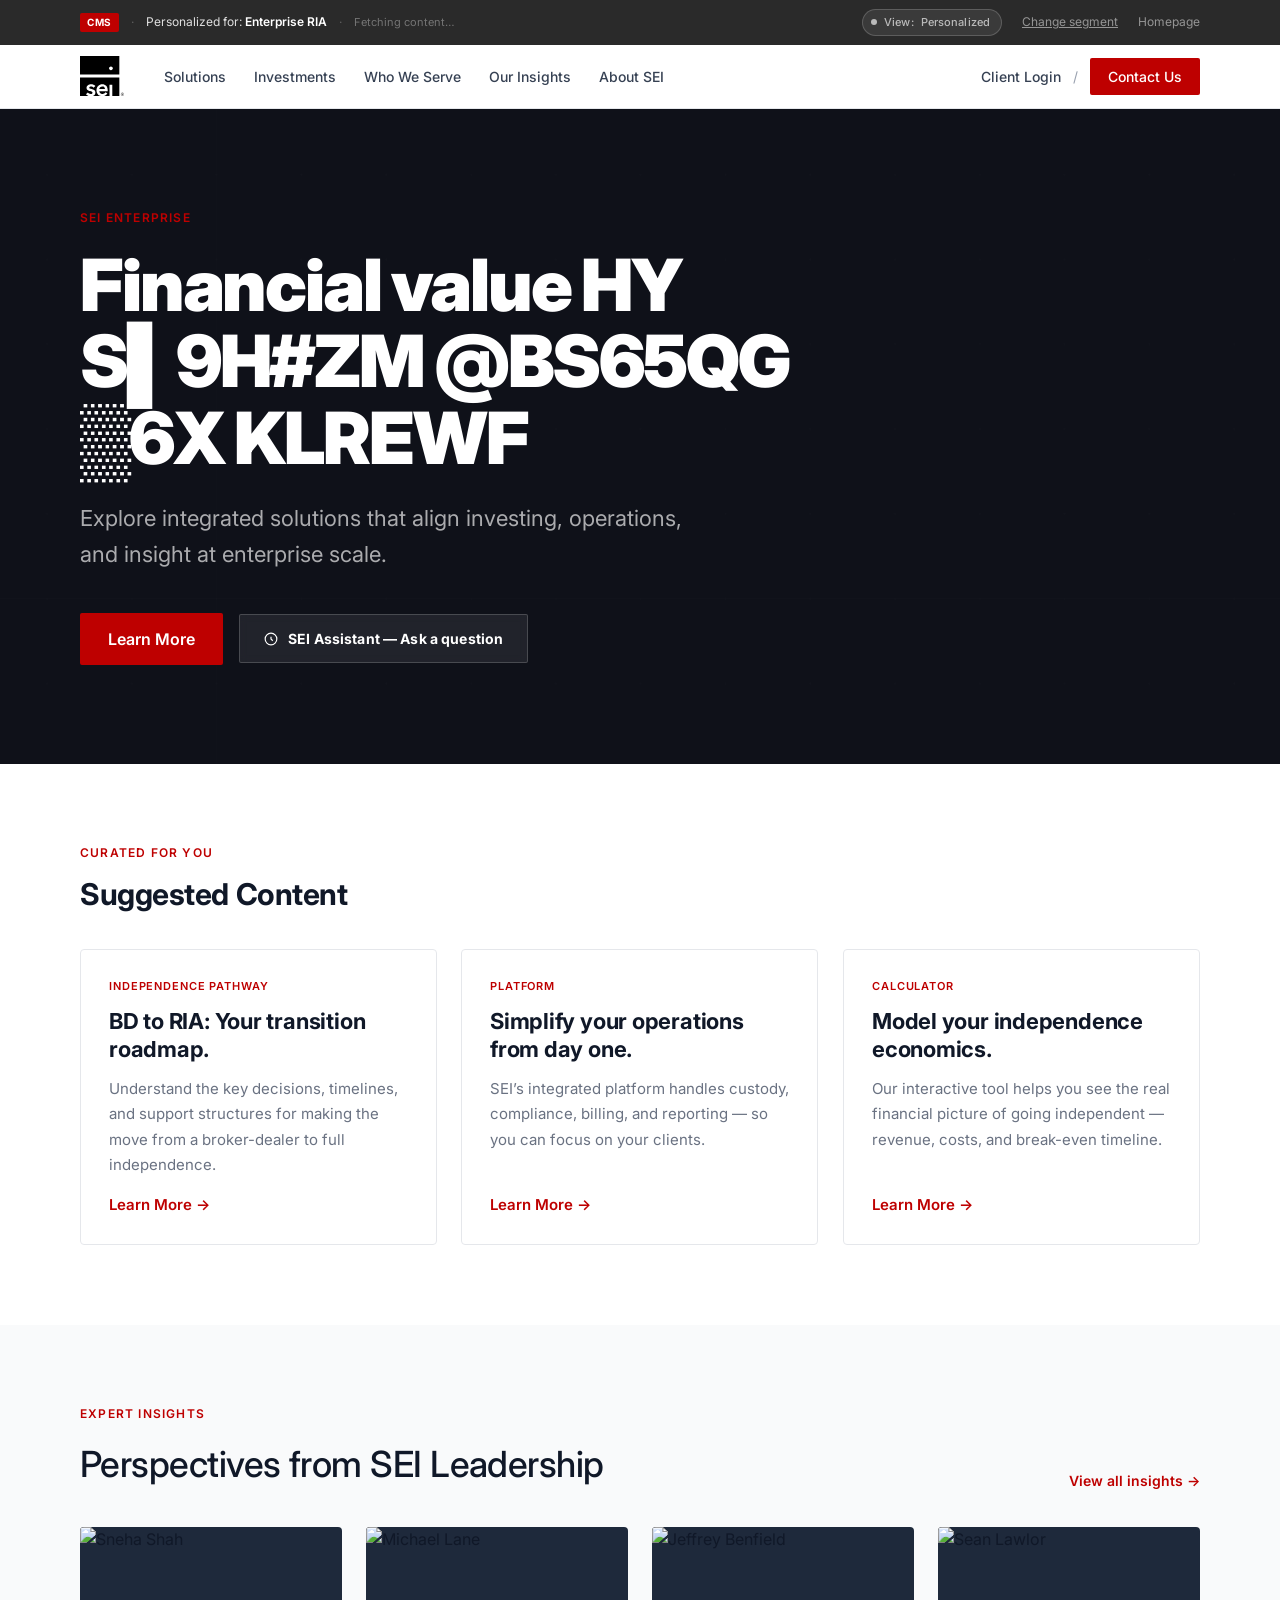
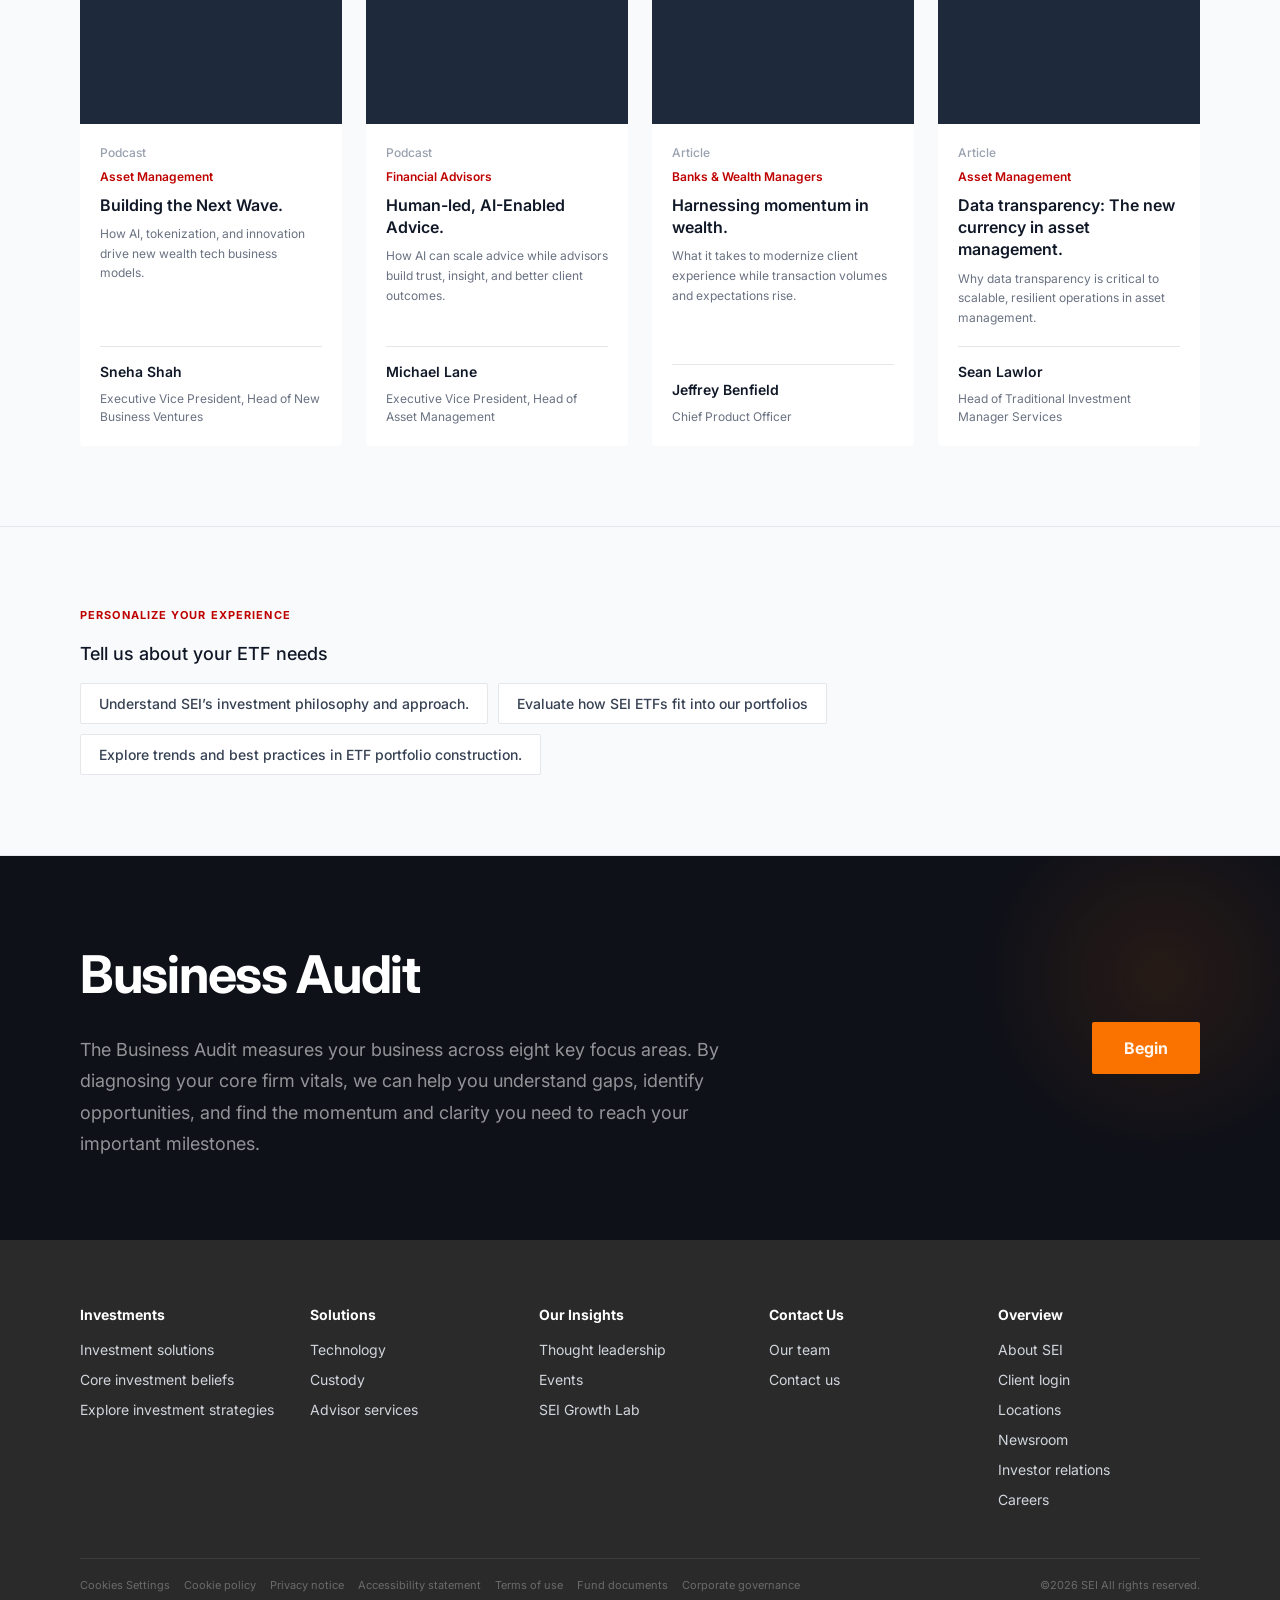
==== sei-enterprise-ria/index.html @ 807064b4 "Add all files" ====
<!DOCTYPE html>
<html lang="en">
<head>
  <meta charset="UTF-8">
  <meta name="viewport" content="width=device-width, initial-scale=1.0">
  <title>SEI | Enterprise RIA — Your Personalized Experience</title>
  <link rel="preconnect" href="https://fonts.googleapis.com">
  <link rel="preconnect" href="https://fonts.gstatic.com" crossorigin>
  <link href="https://fonts.googleapis.com/css2?family=Inter:wght@400;500;600;700;900&display=swap" rel="stylesheet">
  <link rel="stylesheet" href="/css/styles.css">
</head>
<body data-page="personalized" data-segment="enterprise-ria">

  <!-- CMS Demo Bar -->
  <div id="cms-bar" class="cms-bar hidden">
    <div class="cms-bar-inner">
      <span class="cms-badge">CMS</span>
      <span class="cms-dot">·</span>
      <span>Personalized for: <span class="cms-segment-label" data-cms-segment>Enterprise RIA</span></span>
      <span class="cms-dot">·</span>
      <span class="cms-fetch">Fetching content…</span>
      <div class="cms-bar-actions">
        <button class="ba-toggle" data-ba-toggle><span class="ba-dot"></span>View: <span class="ba-state">Personalized</span></button>
        <a href="#" class="cms-change" data-reset-segment>Change segment</a>
        <a href="index.html">Homepage</a>
      </div>
    </div>
  </div>

  <!-- Navigation -->
  <nav class="nav">
    <div class="nav-inner">
      <a href="index.html" class="nav-logo"><img src="/assets/logo.svg" alt="SEI"></a>
      <div class="nav-links">
        <a href="#">Solutions</a>
        <a href="#">Investments</a>
        <a href="#">Who We Serve</a>
        <a href="#">Our Insights</a>
        <a href="#">About SEI</a>
      </div>
      <div class="nav-utility">
        <a href="#" class="nav-login">Client Login</a>
        <span class="nav-sep">/</span>
        <a href="#" class="nav-contact">Contact Us</a>
      </div>
    </div>
  </nav>

  <!-- Hero — RIA Personalized -->
  <section class="hero-personalized section" style="padding: 0;">
    <div class="hero-bg-pattern"></div>
    <div class="hero-glow"></div>
    <div class="hero-content" style="padding: 100px 40px;">
      <div class="hero-eyebrow">SEI Enterprise</div>
      <h1 class="hero-headline" data-cms="hero.headline" data-personalized="Financial value is created between the lines." data-generic="Grow your practice with confidence.">Financial value is created between the lines.</h1>
      <p class="hero-subheadline" data-cms="hero.subheadline" data-personalized="Explore integrated solutions that align investing, operations, and insight at enterprise scale." data-generic="Explore integrated solutions designed for financial advisors at every stage.">Explore integrated solutions that align investing, operations, and insight at enterprise scale.</p>
      <div style="display: flex; align-items: center; gap: 16px; flex-wrap: wrap;">
        <a href="#" class="hero-cta-primary" data-cms="hero.cta">Learn More</a>
        <a href="#" class="hero-cta">
          <svg width="14" height="14" viewBox="0 0 24 24" fill="none" stroke="currentColor" stroke-width="2"><circle cx="12" cy="12" r="10"/><path d="M12 8v4l3 3"/></svg>
          SEI Assistant &mdash; Ask a question
        </a>
      </div>
    </div>
  </section>

  <!-- Suggested Content -->
  <section class="suggested section sei-reveal">
    <div class="container">
      <div class="suggested-eyebrow">Curated for You</div>
      <div class="suggested-label">Suggested Content</div>
      <div class="suggested-grid">
        <div class="suggested-card stagger-child">
          <div class="suggested-tag">Independence Pathway</div>
          <div class="suggested-headline">BD to RIA: Your transition roadmap.</div>
          <p class="suggested-body">Understand the key decisions, timelines, and support structures for making the move from a broker-dealer to full independence.</p>
          <a href="#" class="suggested-cta">Learn More &rarr;</a>
        </div>
        <div class="suggested-card stagger-child">
          <div class="suggested-tag">Platform</div>
          <div class="suggested-headline">Simplify your operations from day one.</div>
          <p class="suggested-body">SEI&rsquo;s integrated platform handles custody, compliance, billing, and reporting &mdash; so you can focus on your clients.</p>
          <a href="#" class="suggested-cta">Learn More &rarr;</a>
        </div>
        <div class="suggested-card stagger-child">
          <div class="suggested-tag">Calculator</div>
          <div class="suggested-headline">Model your independence economics.</div>
          <p class="suggested-body">Our interactive tool helps you see the real financial picture of going independent &mdash; revenue, costs, and break-even timeline.</p>
          <a href="#" class="suggested-cta">Learn More &rarr;</a>
        </div>
      </div>
    </div>
  </section>

  <!-- Expert Insights -->
  <section class="insights section sei-reveal">
    <div class="container">
      <div class="insights-header">
        <div>
          <div class="section-eyebrow">Expert Insights</div>
          <div class="insights-headline">Perspectives from SEI Leadership</div>
        </div>
        <a href="#" class="insights-all-cta">View all insights &rarr;</a>
      </div>
      <div class="insights-grid">
        <div class="insight-card stagger-child">
          <div class="insight-card-image"><img src="assets-ria/sneha-shah.jpg" alt="Sneha Shah"></div>
          <div class="insight-card-body">
            <span class="insight-type">Podcast</span>
            <span class="insight-category">Asset Management</span>
            <div class="insight-headline">Building the Next Wave.</div>
            <div class="insight-excerpt">How AI, tokenization, and innovation drive new wealth tech business models.</div>
            <div class="insight-author">Sneha Shah</div>
            <div class="insight-author-title">Executive Vice President, Head of New Business Ventures</div>
          </div>
        </div>
        <div class="insight-card stagger-child">
          <div class="insight-card-image"><img src="assets-ria/michael-lane.jpg" alt="Michael Lane"></div>
          <div class="insight-card-body">
            <span class="insight-type">Podcast</span>
            <span class="insight-category">Financial Advisors</span>
            <div class="insight-headline">Human-led, AI-Enabled Advice.</div>
            <div class="insight-excerpt">How AI can scale advice while advisors build trust, insight, and better client outcomes.</div>
            <div class="insight-author">Michael Lane</div>
            <div class="insight-author-title">Executive Vice President, Head of Asset Management</div>
          </div>
        </div>
        <div class="insight-card stagger-child">
          <div class="insight-card-image"><img src="assets-ria/jeffrey-benfield.jpg" alt="Jeffrey Benfield"></div>
          <div class="insight-card-body">
            <span class="insight-type">Article</span>
            <span class="insight-category">Banks &amp; Wealth Managers</span>
            <div class="insight-headline">Harnessing momentum in wealth.</div>
            <div class="insight-excerpt">What it takes to modernize client experience while transaction volumes and expectations rise.</div>
            <div class="insight-author">Jeffrey Benfield</div>
            <div class="insight-author-title">Chief Product Officer</div>
          </div>
        </div>
        <div class="insight-card stagger-child">
          <div class="insight-card-image"><img src="assets-ria/sean-lawlor.jpg" alt="Sean Lawlor"></div>
          <div class="insight-card-body">
            <span class="insight-type">Article</span>
            <span class="insight-category">Asset Management</span>
            <div class="insight-headline">Data transparency: The new currency in asset management.</div>
            <div class="insight-excerpt">Why data transparency is critical to scalable, resilient operations in asset management.</div>
            <div class="insight-author">Sean Lawlor</div>
            <div class="insight-author-title">Head of Traditional Investment Manager Services</div>
          </div>
        </div>
      </div>
    </div>
  </section>

  <!-- Personalize Further -->
  <section class="personalize-further section sei-reveal">
    <div class="container">
      <div class="personalize-inner">
        <div class="personalize-label">Personalize Your Experience</div>
        <div class="personalize-question" data-cms="personalizationPrompt.question">Tell us about your ETF needs</div>
        <div class="personalize-options">
          <button class="personalize-option">Understand SEI&rsquo;s investment philosophy and approach.</button>
          <button class="personalize-option">Evaluate how SEI ETFs fit into our portfolios</button>
          <button class="personalize-option">Explore trends and best practices in ETF portfolio construction.</button>
        </div>
      </div>
    </div>
  </section>

  <!-- Business Audit CTA -->
  <section class="business-audit">
    <div class="container">
      <div class="business-audit-inner">
        <div class="business-audit-text">
          <div class="business-audit-headline" data-cms="businessAudit.headline">Business Audit</div>
          <p class="business-audit-body" data-cms="businessAudit.body">The Business Audit measures your business across eight key focus areas. By diagnosing your core firm vitals, we can help you understand gaps, identify opportunities, and find the momentum and clarity you need to reach your important milestones.</p>
        </div>
        <a href="#" class="business-audit-cta" data-cms="businessAudit.cta">Begin</a>
      </div>
    </div>
  </section>

  <!-- Footer -->
  <footer class="footer">
    <div class="container">
      <div class="footer-grid">
        <div>
          <div class="footer-col-head">Investments</div>
          <div class="footer-col-links">
            <a href="#">Investment solutions</a>
            <a href="#">Core investment beliefs</a>
            <a href="#">Explore investment strategies</a>
          </div>
        </div>
        <div>
          <div class="footer-col-head">Solutions</div>
          <div class="footer-col-links">
            <a href="#">Technology</a>
            <a href="#">Custody</a>
            <a href="#">Advisor services</a>
          </div>
        </div>
        <div>
          <div class="footer-col-head">Our Insights</div>
          <div class="footer-col-links">
            <a href="#">Thought leadership</a>
            <a href="#">Events</a>
            <a href="#">SEI Growth Lab</a>
          </div>
        </div>
        <div>
          <div class="footer-col-head">Contact Us</div>
          <div class="footer-col-links">
            <a href="#">Our team</a>
            <a href="#">Contact us</a>
          </div>
        </div>
        <div>
          <div class="footer-col-head">Overview</div>
          <div class="footer-col-links">
            <a href="#">About SEI</a>
            <a href="#">Client login</a>
            <a href="#">Locations</a>
            <a href="#">Newsroom</a>
            <a href="#">Investor relations</a>
            <a href="#">Careers</a>
          </div>
        </div>
      </div>
      <div class="footer-legal">
        <div class="footer-legal-links">
          <a href="#">Cookies Settings</a>
          <a href="#">Cookie policy</a>
          <a href="#">Privacy notice</a>
          <a href="#">Accessibility statement</a>
          <a href="#">Terms of use</a>
          <a href="#">Fund documents</a>
          <a href="#">Corporate governance</a>
        </div>
        <div class="footer-copyright">&copy;2026 SEI All rights reserved.</div>
      </div>
    </div>
  </footer>

  <script src="/js/personalization.js"></script>
  <script src="/js/cms.js"></script>
  <script src="/js/journey.js"></script>
  <script src="/js/animations.js"></script>
</body>
</html>
---- css/styles.css ----
/* ─── Variables ─── */
:root {
  --navy: #0F1119;
  --charcoal: #2A2A2A;
  --red: #BE0000;
  --orange: #FA7300;
  --text-900: #101828;
  --text-700: #364153;
  --text-500: #6A7282;
  --text-300: #99A1AF;
  --bg-white: #FFFFFF;
  --bg-light: #F9FAFB;
  --bg-lighter: #F3F4F6;
  --border: #E5E7EB;
  --border-dark: #D1D5DC;
  --font: 'Inter', -apple-system, BlinkMacSystemFont, 'Segoe UI', sans-serif;
  --max-w: 1200px;
  --nav-h: 64px;
}

/* ─── Reset ─── */
*, *::before, *::after { box-sizing: border-box; margin: 0; padding: 0; }
html { scroll-behavior: smooth; }
body { font-family: var(--font); color: var(--text-900); background: var(--bg-white); line-height: 1.5; -webkit-font-smoothing: antialiased; }
img { max-width: 100%; display: block; }
a { text-decoration: none; color: inherit; }
button { cursor: pointer; border: none; background: none; font: inherit; }

/* ─── Layout ─── */
.container { max-width: var(--max-w); margin: 0 auto; padding: 0 40px; }

/* ─── CMS Demo Bar ─── */
.cms-bar {
  background: var(--charcoal);
  color: rgba(255,255,255,0.85);
  font-size: 12px;
  padding: 9px 0;
  position: sticky;
  top: 0;
  z-index: 200;
}
.cms-bar-inner {
  display: flex;
  align-items: center;
  gap: 10px;
  max-width: var(--max-w);
  margin: 0 auto;
  padding: 0 40px;
}
.cms-badge {
  background: var(--red);
  color: white;
  font-size: 10px;
  font-weight: 700;
  padding: 2px 7px;
  border-radius: 2px;
  letter-spacing: 0.06em;
  text-transform: uppercase;
  flex-shrink: 0;
}
.cms-dot { color: rgba(255,255,255,0.25); margin: 0 2px; }
.cms-segment-label { font-weight: 600; color: var(--bg-white); }
.cms-fetch { color: rgba(255,255,255,0.35); font-size: 11px; }
.cms-bar-actions { margin-left: auto; display: flex; gap: 20px; align-items: center; }
.cms-bar-actions a { color: rgba(255,255,255,0.5); font-size: 12px; transition: color 0.15s; }
.cms-bar-actions a:hover { color: rgba(255,255,255,0.9); }
.cms-change { text-decoration: underline; }

/* ─── Welcome Banner (Homepage) ─── */
.welcome-bar {
  background: #EFF6FF;
  border-bottom: 1px solid #BFDBFE;
  padding: 10px 0;
}
.welcome-bar-inner {
  display: flex;
  align-items: center;
  gap: 10px;
  max-width: var(--max-w);
  margin: 0 auto;
  padding: 0 40px;
  font-size: 13px;
  color: #1E40AF;
}
.welcome-bar a { font-weight: 600; color: #1D4ED8; text-decoration: underline; }
.welcome-bar-dismiss { margin-left: auto; color: #9CA3AF; font-size: 18px; line-height: 1; cursor: pointer; }
.welcome-bar.hidden { display: none; }

/* ─── Navigation ─── */
.nav {
  position: sticky;
  top: 0;
  z-index: 100;
  background: var(--bg-white);
  border-bottom: 1px solid var(--border);
  height: var(--nav-h);
  display: flex;
  align-items: center;
}
.nav-bar-present .nav { top: 37px; }
.nav-inner { display: flex; align-items: center; gap: 40px; width: 100%; max-width: var(--max-w); margin: 0 auto; padding: 0 40px; }
.nav-logo { font-size: 20px; font-weight: 700; letter-spacing: 0.04em; color: var(--text-900); flex-shrink: 0; }
.nav-logo span { color: var(--red); }
.nav-links { display: flex; gap: 28px; flex: 1; }
.nav-links a { font-size: 14px; font-weight: 500; color: var(--text-700); transition: color 0.15s; }
.nav-links a:hover { color: var(--red); }
.nav-sep { color: var(--text-300); font-size: 14px; }
.nav-utility { display: flex; align-items: center; gap: 12px; }
.nav-login { font-size: 14px; font-weight: 500; color: var(--text-700); }
.nav-contact {
  font-size: 14px;
  font-weight: 500;
  color: var(--bg-white);
  background: var(--red);
  padding: 8px 18px;
  border-radius: 2px;
  transition: background 0.15s;
}
.nav-contact:hover { background: #9a0000; }

/* ─── Hero — Homepage ─── */
.hero {
  background: var(--navy);
  min-height: 620px;
  display: flex;
  align-items: center;
  position: relative;
  overflow: hidden;
}
.hero-bg-img {
  position: absolute;
  inset: 0;
  width: 100%;
  height: 100%;
  object-fit: cover;
  opacity: 0.22;
  z-index: 0;
}
.hero-bg-pattern {
  position: absolute;
  inset: 0;
  background-image:
    linear-gradient(rgba(255,255,255,0.025) 1px, transparent 1px),
    linear-gradient(90deg, rgba(255,255,255,0.025) 1px, transparent 1px);
  background-size: 80px 80px;
}
.hero-glow {
  position: fixed;
  top: 0;
  left: 0;
  width: 28px;
  height: 28px;
  background: radial-gradient(circle, rgba(220,30,0,1) 0%, rgba(190,0,0,0.6) 60%, transparent 100%);
  pointer-events: none;
  z-index: 9999;
  border-radius: 50%;
  filter: blur(2px);
}
.hero-glow-trail {
  position: fixed;
  top: 0;
  left: 0;
  width: 28px;
  height: 28px;
  background: radial-gradient(circle, rgba(190,0,0,0.55) 0%, rgba(190,0,0,0.15) 60%, transparent 100%);
  pointer-events: none;
  z-index: 9998;
  border-radius: 50%;
  filter: blur(5px);
  transform-origin: center;
}
.hero-content {
  position: relative;
  z-index: 2;
  padding: 100px 40px;
  max-width: var(--max-w);
  margin: 0 auto;
  width: 100%;
}
.hero-eyebrow {
  font-size: 12px;
  font-weight: 600;
  color: var(--red);
  text-transform: uppercase;
  letter-spacing: 0.1em;
  margin-bottom: 20px;
}
.hero-headline {
  font-size: 72px;
  font-weight: 500;
  color: var(--bg-white);
  line-height: 1.06;
  max-width: 720px;
  margin-bottom: 24px;
  letter-spacing: -0.02em;
}
.hero-subheadline {
  font-size: 20px;
  font-weight: 400;
  color: rgba(255,255,255,0.65);
  max-width: 560px;
  line-height: 1.65;
  margin-bottom: 40px;
}
.hero-cta {
  display: inline-flex;
  align-items: center;
  gap: 10px;
  background: rgba(255,255,255,0.08);
  border: 1px solid rgba(255,255,255,0.18);
  color: var(--bg-white);
  font-size: 14px;
  font-weight: 700;
  padding: 13px 24px;
  border-radius: 2px;
  backdrop-filter: blur(4px);
  transition: background 0.2s;
  letter-spacing: 0.01em;
}
.hero-cta:hover { background: rgba(255,255,255,0.14); }
.hero-cta-icon { opacity: 0.7; }

/* ─── Hero — Personalized (BD) ─── */
.hero-personalized {
  background: var(--navy);
  min-height: 540px;
  display: flex;
  align-items: center;
  position: relative;
  overflow: hidden;
}
.hero-personalized .hero-bg-pattern { opacity: 0.6; }
.hero-personalized .hero-headline {
  font-size: 72px;
  font-weight: 900;
  max-width: 760px;
  letter-spacing: -0.03em;
}
.hero-personalized .hero-subheadline { font-size: 22px; max-width: 620px; }
.hero-cta-primary {
  display: inline-flex;
  align-items: center;
  gap: 8px;
  background: var(--red);
  color: white;
  font-size: 16px;
  font-weight: 600;
  padding: 14px 28px;
  border-radius: 2px;
  transition: background 0.15s;
}
.hero-cta-primary:hover { background: #9a0000; }

/* ─── Section Base ─── */
.section { padding: 80px 0; }
.section-eyebrow {
  font-size: 12px;
  font-weight: 600;
  color: var(--red);
  text-transform: uppercase;
  letter-spacing: 0.1em;
  margin-bottom: 14px;
}
.section-headline {
  font-size: 48px;
  font-weight: 500;
  color: var(--text-900);
  line-height: 1.12;
  letter-spacing: -0.02em;
  margin-bottom: 18px;
}
.section-body {
  font-size: 16px;
  font-weight: 400;
  color: var(--text-500);
  max-width: 680px;
  line-height: 1.75;
}

/* ─── Executive Spotlight ─── */
.spotlight { background: var(--bg-white); border-top: 1px solid var(--border); }
.spotlight-inner {
  display: grid;
  grid-template-columns: 1fr 1fr;
  gap: 72px;
  align-items: center;
}
.spotlight-image {
  background: linear-gradient(150deg, #1e2540 0%, #0f1119 100%);
  border-radius: 4px;
  aspect-ratio: 16 / 10;
  display: flex;
  align-items: center;
  justify-content: center;
  position: relative;
  overflow: hidden;
}
.spotlight-img {
  position: absolute;
  inset: 0;
  width: 100%;
  height: 100%;
  object-fit: cover;
}
.spotlight-image-overlay {
  position: absolute;
  inset: 0;
  background: linear-gradient(0deg, rgba(0,0,0,0.5) 0%, transparent 60%);
}
.spotlight-image-label {
  position: absolute;
  bottom: 16px;
  left: 16px;
  color: rgba(255,255,255,0.7);
  font-size: 12px;
  font-style: italic;
}
.spotlight-play {
  width: 64px;
  height: 64px;
  border-radius: 50%;
  background: rgba(255,255,255,0.12);
  border: 2px solid rgba(255,255,255,0.35);
  display: flex;
  align-items: center;
  justify-content: center;
  cursor: pointer;
  transition: all 0.2s;
  position: relative;
  z-index: 1;
}
.spotlight-play:hover { background: rgba(255,255,255,0.22); transform: scale(1.05); }
.spotlight-play svg { color: white; margin-left: 3px; }
.spotlight-meta { display: flex; flex-direction: column; gap: 16px; }
.spotlight-label { font-size: 12px; font-weight: 400; color: var(--text-500); }
.spotlight-headline { font-size: 36px; font-weight: 500; color: var(--text-900); line-height: 1.2; letter-spacing: -0.015em; }
.spotlight-body { font-size: 14px; font-weight: 400; color: var(--text-500); line-height: 1.75; }
.spotlight-quote {
  font-size: 18px;
  font-weight: 400;
  font-style: italic;
  color: var(--text-700);
  border-left: 3px solid var(--red);
  padding-left: 18px;
  line-height: 1.6;
  margin: 4px 0;
}
.spotlight-attribution { display: flex; flex-direction: column; gap: 2px; }
.spotlight-attribution-name { font-size: 14px; font-weight: 600; color: var(--text-900); }
.spotlight-attribution-title { font-size: 12px; color: var(--text-500); }
.spotlight-cta {
  display: inline-flex;
  align-items: center;
  gap: 6px;
  font-size: 14px;
  font-weight: 600;
  color: var(--red);
  margin-top: 4px;
}
.spotlight-cta:hover { text-decoration: underline; }

/* ─── Get to Know SEI ─── */
.know-sei { background: var(--bg-white); border-top: 1px solid var(--border); }
.know-sei-grid {
  display: grid;
  grid-template-columns: repeat(4, 1fr);
  border: 1px solid var(--border);
  margin-top: 48px;
}
.know-pillar {
  padding: 40px 32px;
  border-right: 1px solid var(--border);
}
.know-pillar:last-child { border-right: none; }
.know-pillar-num {
  font-size: 40px;
  font-weight: 700;
  color: var(--orange);
  opacity: 0.35;
  line-height: 1;
  margin-bottom: 16px;
}
.know-pillar-head { font-size: 22px; font-weight: 500; color: var(--text-900); margin-bottom: 10px; line-height: 1.3; }
.know-pillar-body { font-size: 14px; font-weight: 400; color: var(--text-500); line-height: 1.7; }

/* ─── Trusted By ─── */
.trusted { background: var(--bg-light); }
.trusted-header { margin-bottom: 40px; }
.trusted-header-headline { font-size: 24px; font-weight: 600; color: var(--text-900); margin-bottom: 10px; }
.trusted-header-sub { font-size: 18px; font-weight: 400; color: var(--text-500); max-width: 620px; line-height: 1.65; }
.trusted-card {
  background: var(--bg-white);
  border-radius: 4px;
  display: grid;
  grid-template-columns: 1fr 1fr;
  overflow: hidden;
  box-shadow: 0 1px 4px rgba(0,0,0,0.06);
}
.trusted-card-visual {
  background: linear-gradient(135deg, #eef2ff 0%, #e0e7ff 100%);
  display: flex;
  align-items: center;
  justify-content: center;
  min-height: 320px;
  padding: 40px;
}
.trusted-card-img {
  max-width: 260px;
  max-height: 130px;
  object-fit: contain;
}
.trusted-logo-img {
  height: 30px;
  width: auto;
  max-width: 140px;
  object-fit: contain;
  opacity: 0.55;
  filter: grayscale(1);
  transition: opacity 0.2s, filter 0.2s;
}
.trusted-logo-img:hover { opacity: 1; filter: grayscale(0); }
.trusted-card-content { padding: 48px 44px; display: flex; flex-direction: column; gap: 16px; }
.trusted-card-tag { font-size: 12px; font-weight: 600; color: var(--red); text-transform: uppercase; letter-spacing: 0.08em; }
.trusted-card-headline { font-size: 28px; font-weight: 500; color: var(--text-900); line-height: 1.25; letter-spacing: -0.01em; }
.trusted-card-body { font-size: 15px; font-weight: 400; color: var(--text-500); line-height: 1.75; flex: 1; }
.trusted-card-stats { display: flex; gap: 36px; padding-top: 20px; border-top: 1px solid var(--border); margin-top: 4px; }
.trusted-stat { display: flex; flex-direction: column; gap: 4px; }
.trusted-stat-val { font-size: 20px; font-weight: 600; color: var(--text-900); }
.trusted-stat-label { font-size: 13px; color: var(--text-500); max-width: 180px; line-height: 1.4; }
.trusted-cta { display: inline-flex; align-items: center; gap: 6px; font-size: 14px; font-weight: 600; color: var(--red); }
.trusted-cta:hover { text-decoration: underline; }
.trusted-logos { display: flex; gap: 36px; align-items: center; flex-wrap: wrap; margin-top: 32px; padding-top: 28px; border-top: 1px solid var(--border); }
.trusted-logo { font-size: 13px; font-weight: 600; color: var(--text-300); letter-spacing: 0.01em; }

/* ─── SEI By Numbers ─── */
.by-numbers { background: var(--bg-white); border-top: 1px solid var(--border); }
.by-numbers-header { text-align: center; margin-bottom: 60px; }
.by-numbers-headline { font-size: 40px; font-weight: 500; color: var(--text-900); margin-bottom: 14px; letter-spacing: -0.02em; }
.by-numbers-sub { font-size: 14px; color: var(--text-500); }
.by-numbers-eyebrow { font-size: 12px; font-weight: 600; color: var(--red); text-transform: uppercase; letter-spacing: 0.1em; margin-bottom: 10px; }
.by-numbers-grid {
  display: grid;
  grid-template-columns: repeat(4, 1fr);
  border: 1px solid var(--border);
}
.by-numbers-stat {
  padding: 52px 40px;
  border-right: 1px solid var(--border);
  text-align: center;
}
.by-numbers-stat:last-child { border-right: none; }
.by-numbers-val { font-size: 52px; font-weight: 700; color: var(--text-900); line-height: 1; margin-bottom: 14px; letter-spacing: -0.03em; }
.by-numbers-label { font-size: 14px; color: var(--text-500); line-height: 1.5; max-width: 160px; margin: 0 auto; }
.by-numbers-short { font-size: 11px; color: var(--text-300); margin-top: 4px; }

/* ─── Expert Insights ─── */
.insights { background: var(--bg-light); }
.insights-header { display: flex; justify-content: space-between; align-items: flex-end; margin-bottom: 36px; }
.insights-headline { font-size: 36px; font-weight: 500; color: var(--text-900); letter-spacing: -0.015em; }
.insights-all-cta { font-size: 14px; font-weight: 600; color: var(--red); }
.insights-all-cta:hover { text-decoration: underline; }
.insights-grid { display: grid; grid-template-columns: repeat(4, 1fr); gap: 24px; }
.insight-card { background: var(--bg-white); border-radius: 4px; overflow: hidden; display: flex; flex-direction: column; }
.insight-card-image {
  aspect-ratio: 4 / 3;
  overflow: hidden;
  background: #1e293b;
}
.insight-card-image img {
  width: 100%;
  height: 100%;
  object-fit: cover;
  display: block;
}
.insight-card-body { padding: 20px; flex: 1; display: flex; flex-direction: column; gap: 6px; }
.insight-type { font-size: 12px; font-weight: 500; color: var(--text-300); }
.insight-category { font-size: 12px; font-weight: 600; color: var(--red); }
.insight-headline { font-size: 16px; font-weight: 600; color: var(--text-900); line-height: 1.4; margin-top: 2px; }
.insight-excerpt { font-size: 12px; color: var(--text-500); line-height: 1.65; margin-top: 2px; flex: 1; }
.insight-author { font-size: 14px; font-weight: 600; color: var(--text-900); padding-top: 14px; border-top: 1px solid var(--border); margin-top: 12px; }
.insight-author-title { font-size: 12px; color: var(--text-500); margin-top: 2px; }

/* ─── Stay Connected ─── */
.stay-connected { background: var(--navy); padding: 80px 0; }
.stay-inner { display: grid; grid-template-columns: 1fr 1fr; gap: 80px; align-items: center; }
.stay-eyebrow { font-size: 12px; font-weight: 600; color: var(--red); text-transform: uppercase; letter-spacing: 0.1em; margin-bottom: 12px; }
.stay-headline { font-size: 36px; font-weight: 500; color: var(--bg-white); line-height: 1.2; margin-bottom: 14px; letter-spacing: -0.015em; }
.stay-body { font-size: 16px; color: rgba(255,255,255,0.55); line-height: 1.75; }
.stay-form { display: flex; flex-direction: column; gap: 10px; }
.stay-form-label { font-size: 14px; font-weight: 500; color: rgba(255,255,255,0.75); }
.stay-form-input {
  padding: 11px 14px;
  border: 1px solid rgba(255,255,255,0.15);
  background: rgba(255,255,255,0.06);
  color: var(--bg-white);
  border-radius: 2px;
  font-size: 14px;
  font-family: var(--font);
  width: 100%;
  transition: border-color 0.15s;
}
.stay-form-input::placeholder { color: rgba(255,255,255,0.3); }
.stay-form-input:focus { outline: none; border-color: rgba(255,255,255,0.35); }
.stay-form-btn {
  padding: 11px 22px;
  background: var(--red);
  color: white;
  font-size: 14px;
  font-weight: 600;
  border-radius: 2px;
  align-self: flex-start;
  transition: background 0.15s;
}
.stay-form-btn:hover { background: #9a0000; }
.stay-form-legal { font-size: 12px; color: rgba(255,255,255,0.3); line-height: 1.6; margin-top: 2px; }

/* ─── Footer ─── */
.footer { background: var(--charcoal); padding: 64px 0 0; }
.footer-grid { display: grid; grid-template-columns: repeat(5, 1fr); gap: 28px; margin-bottom: 48px; }
.footer-col-head { font-size: 14px; font-weight: 700; color: var(--bg-white); margin-bottom: 14px; }
.footer-col-links { display: flex; flex-direction: column; gap: 9px; }
.footer-col-links a { font-size: 14px; color: var(--border-dark); transition: color 0.15s; }
.footer-col-links a:hover { color: var(--bg-white); }
.footer-legal {
  border-top: 1px solid rgba(255,255,255,0.08);
  padding: 18px 0;
  display: flex;
  align-items: center;
  gap: 16px;
  flex-wrap: wrap;
}
.footer-legal-links { display: flex; gap: 14px; flex-wrap: wrap; }
.footer-legal-links a { font-size: 11px; color: rgba(255,255,255,0.3); transition: color 0.15s; }
.footer-legal-links a:hover { color: rgba(255,255,255,0.65); }
.footer-copyright { font-size: 11px; color: rgba(255,255,255,0.3); margin-left: auto; }

/* ─── Personalization Modal ─── */
.modal-overlay {
  position: fixed;
  inset: 0;
  background: rgba(0,0,0,0.55);
  z-index: 300;
  display: flex;
  align-items: center;
  justify-content: center;
  backdrop-filter: blur(3px);
  opacity: 0;
  transition: opacity 0.3s;
}
.modal-overlay.visible { opacity: 1; }
.modal-card {
  background: var(--bg-white);
  border-radius: 4px;
  box-shadow: 0 24px 80px rgba(0,0,0,0.25);
  width: 600px;
  max-width: calc(100vw - 32px);
  overflow: hidden;
  transform: translateY(24px);
  transition: transform 0.3s;
}
.modal-overlay.visible .modal-card { transform: translateY(0); }
.modal-progress { height: 4px; background: var(--border); }
.modal-progress-fill { height: 100%; background: var(--red); width: 33%; }
.modal-header { padding: 28px 32px 0; }
.modal-logo { font-size: 18px; font-weight: 700; letter-spacing: 0.04em; color: var(--text-900); margin-bottom: 24px; }
.modal-logo span { color: var(--red); }
.modal-step-label { font-size: 11px; font-weight: 700; color: var(--text-300); text-transform: uppercase; letter-spacing: 0.1em; margin-bottom: 6px; }
.modal-question { font-size: 20px; font-weight: 500; color: var(--text-900); margin-bottom: 4px; line-height: 1.3; }
.modal-sub { font-size: 14px; color: var(--text-500); margin-bottom: 0; padding-bottom: 24px; }
.modal-options { background: var(--bg-light); padding: 20px 32px; display: flex; flex-direction: column; gap: 10px; }
.modal-option {
  display: flex;
  align-items: center;
  gap: 16px;
  padding: 16px 18px;
  background: var(--bg-white);
  border: 1.5px solid var(--border);
  border-radius: 3px;
  cursor: pointer;
  transition: border-color 0.15s, box-shadow 0.15s;
  text-align: left;
  width: 100%;
}
.modal-option:hover { border-color: #9CA3AF; }
.modal-option.selected { border-color: var(--text-900); box-shadow: 0 0 0 1px var(--text-900); }
.modal-option-icon {
  width: 40px;
  height: 40px;
  border-radius: 50%;
  background: var(--bg-lighter);
  display: flex;
  align-items: center;
  justify-content: center;
  font-size: 20px;
  flex-shrink: 0;
}
.modal-option-text { flex: 1; }
.modal-option-label { font-size: 15px; font-weight: 500; color: var(--text-900); display: block; }
.modal-option-desc { font-size: 12px; color: var(--text-500); display: block; margin-top: 2px; }
.modal-check {
  width: 20px;
  height: 20px;
  border-radius: 50%;
  border: 1.5px solid var(--border);
  flex-shrink: 0;
  transition: all 0.15s;
}
.modal-option.selected .modal-check { background: var(--text-900); border-color: var(--text-900); }
.modal-footer {
  padding: 18px 32px;
  display: flex;
  align-items: center;
  gap: 16px;
  border-top: 1px solid var(--border);
}
.modal-continue {
  padding: 10px 24px;
  background: var(--red);
  color: white;
  font-size: 14px;
  font-weight: 600;
  border-radius: 2px;
  transition: background 0.15s;
}
.modal-continue:hover:not(:disabled) { background: #9a0000; }
.modal-continue:disabled { background: var(--border); color: var(--text-300); cursor: not-allowed; }
.modal-skip { font-size: 13px; color: var(--text-500); transition: color 0.15s; }
.modal-skip:hover { color: var(--text-900); }

/* ─── Suggested Content (Personalized pages) ─── */
.suggested { background: var(--bg-white); }
.suggested-eyebrow { font-size: 12px; font-weight: 600; color: var(--red); text-transform: uppercase; letter-spacing: 0.1em; margin-bottom: 10px; }
.suggested-label { font-size: 30px; font-weight: 700; color: var(--text-900); margin-bottom: 32px; letter-spacing: -0.015em; }
.suggested-grid { display: grid; grid-template-columns: repeat(3, 1fr); gap: 24px; }
.suggested-card {
  border: 1px solid var(--border);
  border-radius: 4px;
  padding: 28px;
  display: flex;
  flex-direction: column;
  gap: 12px;
  transition: box-shadow 0.2s;
}
.suggested-card:hover { box-shadow: 0 4px 16px rgba(0,0,0,0.07); }
.suggested-tag { font-size: 11px; font-weight: 600; color: var(--red); text-transform: uppercase; letter-spacing: 0.08em; }
.suggested-headline { font-size: 22px; font-weight: 700; color: var(--text-900); line-height: 1.3; letter-spacing: -0.01em; }
.suggested-body { font-size: 15px; color: var(--text-500); line-height: 1.7; flex: 1; }
.suggested-cta {
  display: inline-flex;
  align-items: center;
  gap: 6px;
  font-size: 15px;
  font-weight: 600;
  color: var(--red);
  margin-top: 4px;
}
.suggested-cta:hover { text-decoration: underline; }

/* ─── Personalize Further ─── */
.personalize-further { background: var(--bg-light); border-top: 1px solid var(--border); border-bottom: 1px solid var(--border); }
.personalize-inner { display: flex; flex-direction: column; gap: 16px; }
.personalize-label { font-size: 11px; font-weight: 700; color: var(--red); text-transform: uppercase; letter-spacing: 0.1em; }
.personalize-question { font-size: 18px; font-weight: 500; color: var(--text-900); }
.personalize-options { display: flex; flex-wrap: wrap; gap: 10px; }
.personalize-option {
  padding: 9px 18px;
  background: var(--bg-white);
  border: 1px solid var(--border);
  border-radius: 2px;
  font-size: 14px;
  font-weight: 500;
  color: var(--text-700);
  cursor: pointer;
  transition: all 0.15s;
}
.personalize-option:hover { border-color: var(--text-500); color: var(--text-900); }
.personalize-option.active {
  border-color: var(--text-900);
  color: var(--text-900);
  font-weight: 600;
  box-shadow: 0 0 0 1px var(--text-900);
}

/* ─── Business Audit ─── */
.business-audit { background: var(--navy); padding: 80px 0; position: relative; overflow: hidden; }
.business-audit::after {
  content: '';
  position: absolute;
  right: -80px;
  top: -80px;
  width: 400px;
  height: 400px;
  background: radial-gradient(circle, rgba(250,115,0,0.1) 0%, transparent 65%);
  pointer-events: none;
}
.business-audit-inner { display: flex; justify-content: space-between; align-items: center; gap: 60px; }
.business-audit-text { flex: 1; }
.business-audit-headline { font-size: 52px; font-weight: 700; color: var(--bg-white); margin-bottom: 20px; letter-spacing: -0.025em; }
.business-audit-body { font-size: 18px; color: rgba(255,255,255,0.55); line-height: 1.75; max-width: 680px; }
.business-audit-cta {
  padding: 14px 32px;
  background: var(--orange);
  color: white;
  font-size: 16px;
  font-weight: 700;
  border-radius: 2px;
  white-space: nowrap;
  flex-shrink: 0;
  transition: background 0.15s;
}
.business-audit-cta:hover { background: #e56500; }

/* ─── CMS Loading Skeleton ─── */
@keyframes shimmer {
  0% { background-position: -600px 0; }
  100% { background-position: 600px 0; }
}
.skeleton {
  background: linear-gradient(90deg, #f0f0f0 25%, #e4e4e4 50%, #f0f0f0 75%);
  background-size: 600px 100%;
  animation: shimmer 1.5s infinite;
  border-radius: 2px;
  color: transparent !important;
}

/* ─── Fade In ─── */
@keyframes fadeIn {
  from { opacity: 0; transform: translateY(8px); }
  to { opacity: 1; transform: translateY(0); }
}
.fade-in { animation: fadeIn 0.4s ease forwards; }

/* ─── Utilities ─── */
.hidden { display: none !important; }
.sr-only { position: absolute; width: 1px; height: 1px; overflow: hidden; clip: rect(0,0,0,0); }

/* ════════════════════════════════════════
   MICRO-INTERACTIONS & SCROLL EFFECTS
════════════════════════════════════════ */

/* ─── Scroll Progress Bar ─── */
.scroll-progress {
  position: fixed;
  top: 0; left: 0;
  width: 100%; height: 3px;
  background: var(--red);
  transform-origin: left;
  transform: scaleX(0);
  z-index: 9999;
  pointer-events: none;
  transition: transform 0.05s linear;
}

/* ─── Hero Word Reveal ─── */
.word-wrap {
  display: inline-block;
  overflow: hidden;
  line-height: 1.12;
  vertical-align: bottom;
}
.word {
  display: inline-block;
  transform: translateY(105%);
  opacity: 0;
}
.word-anim {
  animation: wordReveal 0.72s cubic-bezier(0.16, 1, 0.3, 1) forwards;
}
@keyframes wordReveal {
  to { transform: translateY(0); opacity: 1; }
}

.hero-fade-up {
  opacity: 0;
  animation: heroFadeUp 0.65s cubic-bezier(0.16, 1, 0.3, 1) forwards;
}
@keyframes heroFadeUp {
  from { opacity: 0; transform: translateY(18px); }
  to   { opacity: 1; transform: translateY(0); }
}

/* ─── Nav Scroll ─── */
.nav {
  transition: height 0.3s ease, background 0.3s ease, box-shadow 0.3s ease, backdrop-filter 0.3s ease;
}
.nav--scrolled {
  height: 52px !important;
  backdrop-filter: blur(16px);
  -webkit-backdrop-filter: blur(16px);
  background: rgba(255, 255, 255, 0.88) !important;
  box-shadow: 0 1px 28px rgba(0, 0, 0, 0.09);
}

/* ─── Scroll Reveals ─── */
.sei-reveal {
  opacity: 0;
  transform: translateY(30px);
  transition: opacity 0.7s cubic-bezier(0.16, 1, 0.3, 1),
              transform 0.7s cubic-bezier(0.16, 1, 0.3, 1);
}
.sei-reveal.sei-revealed {
  opacity: 1;
  transform: translateY(0);
}
.stagger-child {
  opacity: 0;
  transform: translateY(22px);
  transition: opacity 0.55s cubic-bezier(0.16, 1, 0.3, 1),
              transform 0.55s cubic-bezier(0.16, 1, 0.3, 1);
}
.stagger-child.sei-revealed {
  opacity: 1;
  transform: translateY(0);
}

/* ─── Card Tilt ─── */
.insight-card, .suggested-card, .know-pillar {
  will-change: transform;
}

/* ─── Before/After Toggle ─── */
.ba-toggle {
  display: inline-flex;
  align-items: center;
  gap: 7px;
  background: rgba(255, 255, 255, 0.08);
  border: 1px solid rgba(255, 255, 255, 0.18);
  color: rgba(255, 255, 255, 0.65);
  font-size: 11px;
  font-family: inherit;
  font-weight: 500;
  padding: 4px 11px 4px 8px;
  border-radius: 20px;
  cursor: pointer;
  transition: all 0.2s;
  letter-spacing: 0.01em;
}
.ba-toggle:hover {
  background: rgba(255, 255, 255, 0.14);
  color: white;
}
.ba-toggle.ba-active {
  background: rgba(250, 115, 0, 0.18);
  border-color: rgba(250, 115, 0, 0.4);
  color: var(--orange);
}
.ba-dot {
  width: 6px; height: 6px;
  border-radius: 50%;
  background: currentColor;
  flex-shrink: 0;
}

/* ─── Page Morph Flash ─── */
.page-flash {
  position: fixed;
  inset: 0;
  background: var(--red);
  z-index: 9000;
  opacity: 0;
  pointer-events: none;
  transition: opacity 0.28s ease;
}
.page-flash.active { opacity: 1; }

/* ─── 3D Scroll Reveal Upgrade ─── */
.sei-reveal {
  opacity: 0;
  transform: perspective(900px) rotateX(22deg) translateY(55px) scale(0.97);
  transform-origin: top center;
  transition: opacity 0.78s cubic-bezier(0.16, 1, 0.3, 1),
              transform 0.82s cubic-bezier(0.16, 1, 0.3, 1);
}
.sei-reveal.sei-revealed {
  opacity: 1;
  transform: perspective(900px) rotateX(0deg) translateY(0) scale(1);
}

/* ─── Spotlight Cursor Overlay ─── */
.spotlight-cursor-overlay {
  position: absolute;
  inset: 0;
  pointer-events: none;
  z-index: 2;
  opacity: 0;
  transition: opacity 0.5s ease;
}
.spotlight-cursor-overlay.sc-active { opacity: 1; }

/* ─── Sticky Scroll Narrative ─── */
.sticky-scroll-wrap {
  position: relative;
  height: 320vh;
}
.sticky-scroll-scene {
  position: sticky;
  top: 64px;
}
.know-pillar {
  perspective: 900px;
  transform-style: preserve-3d;
  will-change: transform, opacity;
}

/* ─── Card Deck Fan ─── */
.suggested-card {
  will-change: transform, opacity;
  transform-origin: bottom center;
}

/* ─── Split Entrance ─── */
.split-from-left {
  opacity: 0;
  transform: translateX(-90px) rotateY(14deg) scale(0.95);
  transform-origin: right center;
  transition: opacity 0.85s cubic-bezier(0.16, 1, 0.3, 1),
              transform 0.85s cubic-bezier(0.16, 1, 0.3, 1);
}
.split-from-right {
  opacity: 0;
  transform: translateX(90px) rotateY(-14deg) scale(0.95);
  transform-origin: left center;
  transition: opacity 0.85s cubic-bezier(0.16, 1, 0.3, 1) 0.14s,
              transform 0.85s cubic-bezier(0.16, 1, 0.3, 1) 0.14s;
}
.split-from-left.split-revealed,
.split-from-right.split-revealed {
  opacity: 1;
  transform: translateX(0) rotateY(0) scale(1);
}

/* ─── Glitch Effect ─── */
@keyframes glitchAnim {
  0%   { filter: none; transform: none; }
  6%   { filter: hue-rotate(200deg) saturate(5) brightness(1.5); transform: translate(-4px, 0); }
  10%  { filter: none; transform: translate(4px, -2px); }
  18%  { filter: none; transform: none; }
  26%  { filter: hue-rotate(-100deg) contrast(2.2) brightness(1.3); transform: translate(3px, 0); }
  30%  { filter: none; transform: none; }
  48%  { filter: none; transform: none; }
  52%  { filter: hue-rotate(50deg) saturate(3) brightness(1.2); transform: translate(-3px, 1px); }
  56%  { filter: none; transform: none; }
  72%  { filter: none; transform: none; }
  76%  { filter: hue-rotate(180deg) saturate(2); transform: translate(2px, 0); }
  80%  { filter: none; transform: none; }
  100% { filter: none; transform: none; }
}
.glitch-active {
  animation: glitchAnim 0.65s ease forwards;
}

/* ─── Magnetic / Hero Parallax ─── */
.hero-cta-primary,
.hero-cta,
.spotlight-cta,
.trusted-cta,
.business-audit-cta,
.modal-continue,
.nav-contact {
  will-change: transform;
}
.hero-bg-pattern,
.hero-content {
  will-change: transform;
}
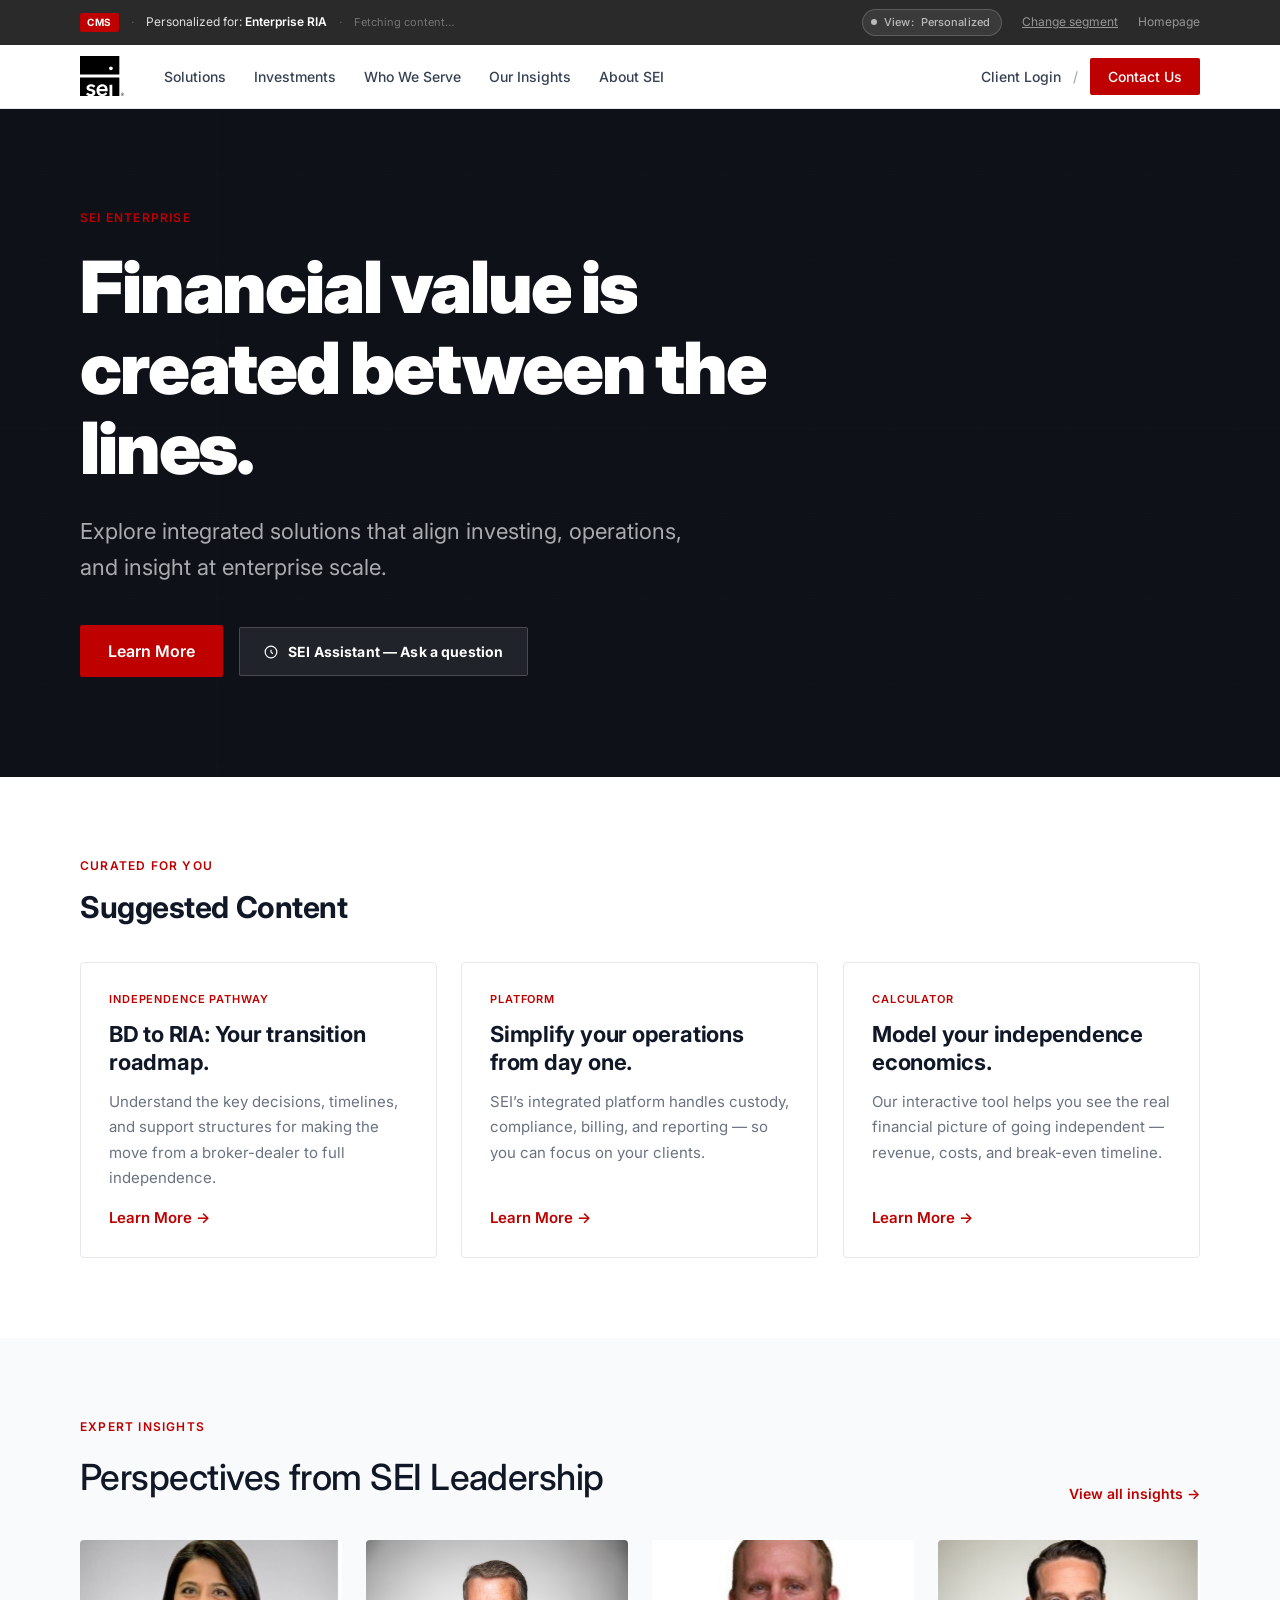
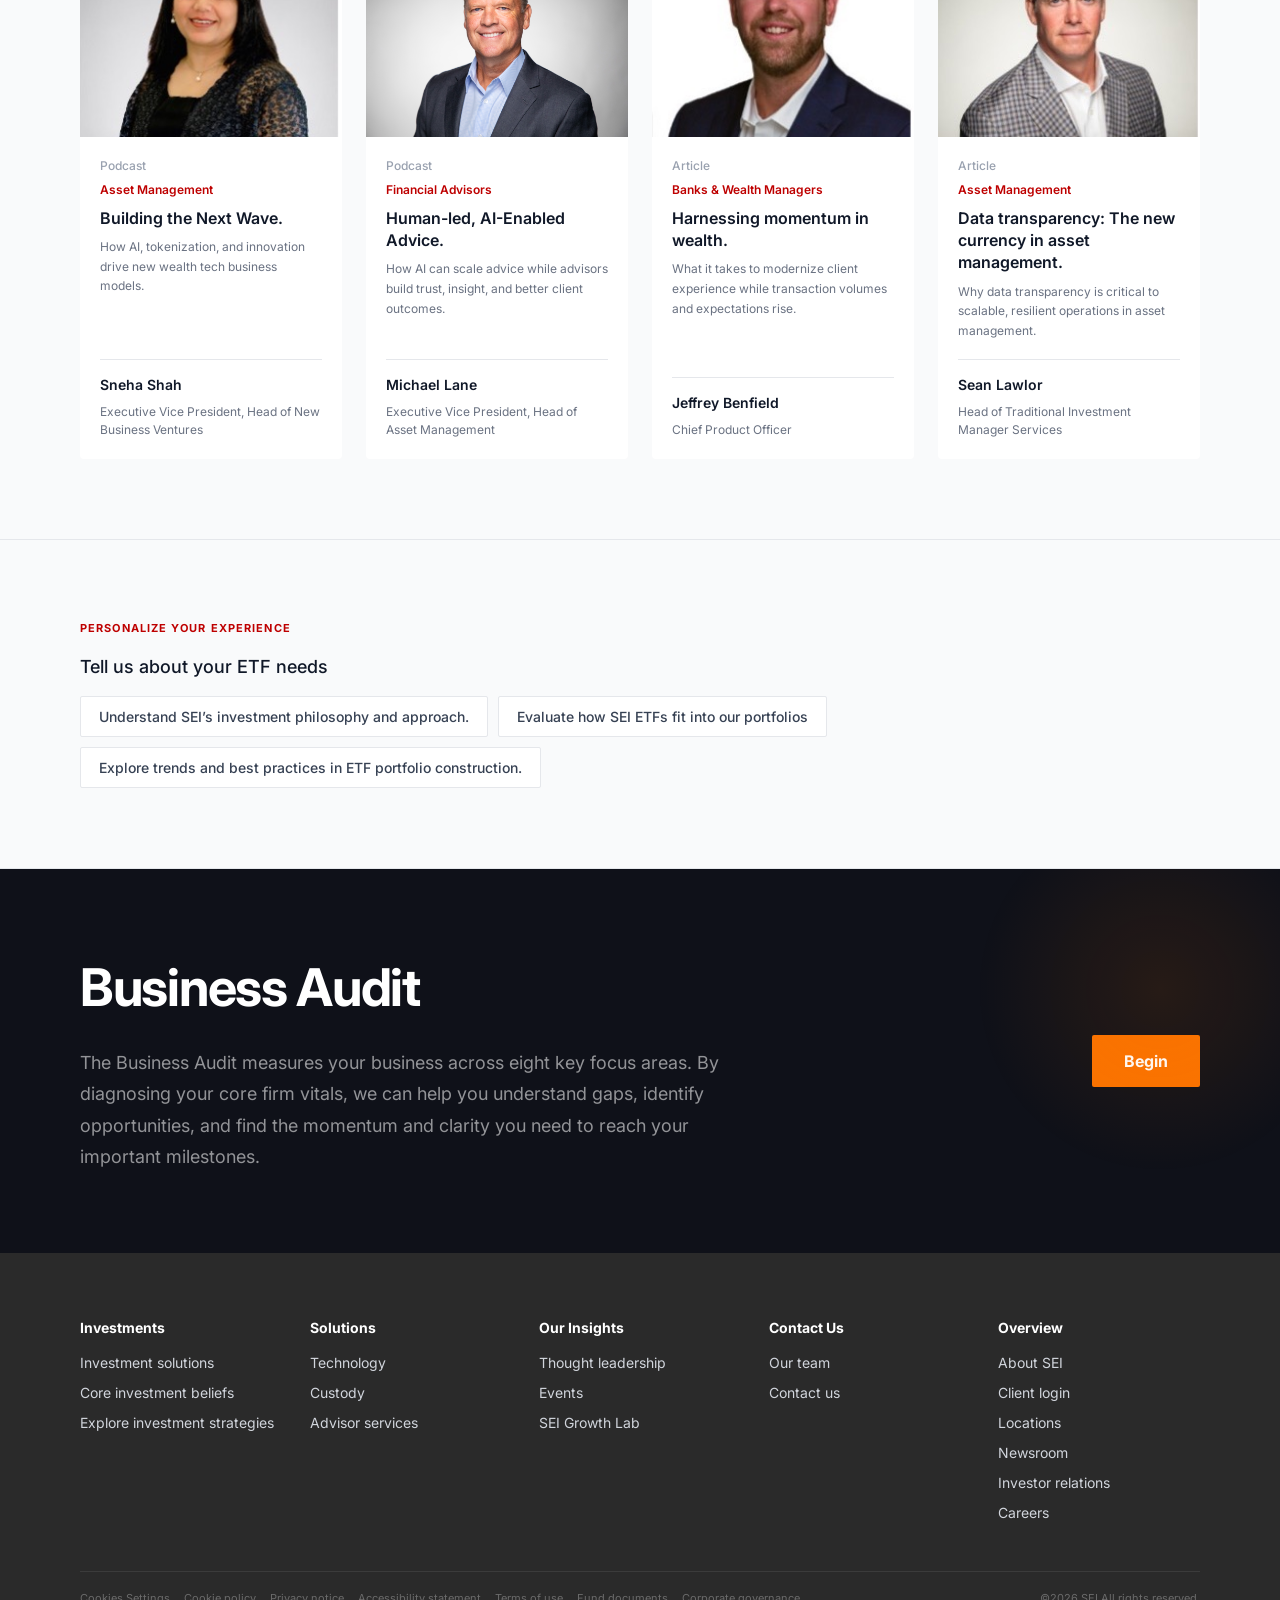
==== commit f9f44c52: "Add rest of files" ====
--- a/sei-enterprise-ria/index.html
+++ b/sei-enterprise-ria/index.html
@@ -21,8 +21,8 @@
       <span class="cms-fetch">Fetching content…</span>
       <div class="cms-bar-actions">
         <button class="ba-toggle" data-ba-toggle><span class="ba-dot"></span>View: <span class="ba-state">Personalized</span></button>
-        <a href="#" class="cms-change" data-reset-segment>Change segment</a>
-        <a href="index.html">Homepage</a>
+        <a href="https://jovial-sundae-49f79d.netlify.app/" class="cms-change" data-reset-segment>Change segment</a>
+        <a href="/index.html">Homepage</a>
       </div>
     </div>
   </div>
@@ -49,7 +49,6 @@
   <!-- Hero — RIA Personalized -->
   <section class="hero-personalized section" style="padding: 0;">
     <div class="hero-bg-pattern"></div>
-    <div class="hero-glow"></div>
     <div class="hero-content" style="padding: 100px 40px;">
       <div class="hero-eyebrow">SEI Enterprise</div>
       <h1 class="hero-headline" data-cms="hero.headline" data-personalized="Financial value is created between the lines." data-generic="Grow your practice with confidence.">Financial value is created between the lines.</h1>
@@ -104,7 +103,7 @@
       </div>
       <div class="insights-grid">
         <div class="insight-card stagger-child">
-          <div class="insight-card-image"><img src="assets-ria/sneha-shah.jpg" alt="Sneha Shah"></div>
+          <div class="insight-card-image"><img src="/assets-ria/sneha-shah.jpg" alt="Sneha Shah"></div>
           <div class="insight-card-body">
             <span class="insight-type">Podcast</span>
             <span class="insight-category">Asset Management</span>
@@ -115,7 +114,7 @@
           </div>
         </div>
         <div class="insight-card stagger-child">
-          <div class="insight-card-image"><img src="assets-ria/michael-lane.jpg" alt="Michael Lane"></div>
+          <div class="insight-card-image"><img src="/assets-ria/michael-lane.jpg" alt="Michael Lane"></div>
           <div class="insight-card-body">
             <span class="insight-type">Podcast</span>
             <span class="insight-category">Financial Advisors</span>
@@ -126,7 +125,7 @@
           </div>
         </div>
         <div class="insight-card stagger-child">
-          <div class="insight-card-image"><img src="assets-ria/jeffrey-benfield.jpg" alt="Jeffrey Benfield"></div>
+          <div class="insight-card-image"><img src="/assets-ria/jeffrey-benfield.jpg" alt="Jeffrey Benfield"></div>
           <div class="insight-card-body">
             <span class="insight-type">Article</span>
             <span class="insight-category">Banks &amp; Wealth Managers</span>
@@ -137,7 +136,7 @@
           </div>
         </div>
         <div class="insight-card stagger-child">
-          <div class="insight-card-image"><img src="assets-ria/sean-lawlor.jpg" alt="Sean Lawlor"></div>
+          <div class="insight-card-image"><img src="/assets-ria/sean-lawlor.jpg" alt="Sean Lawlor"></div>
           <div class="insight-card-body">
             <span class="insight-type">Article</span>
             <span class="insight-category">Asset Management</span>
